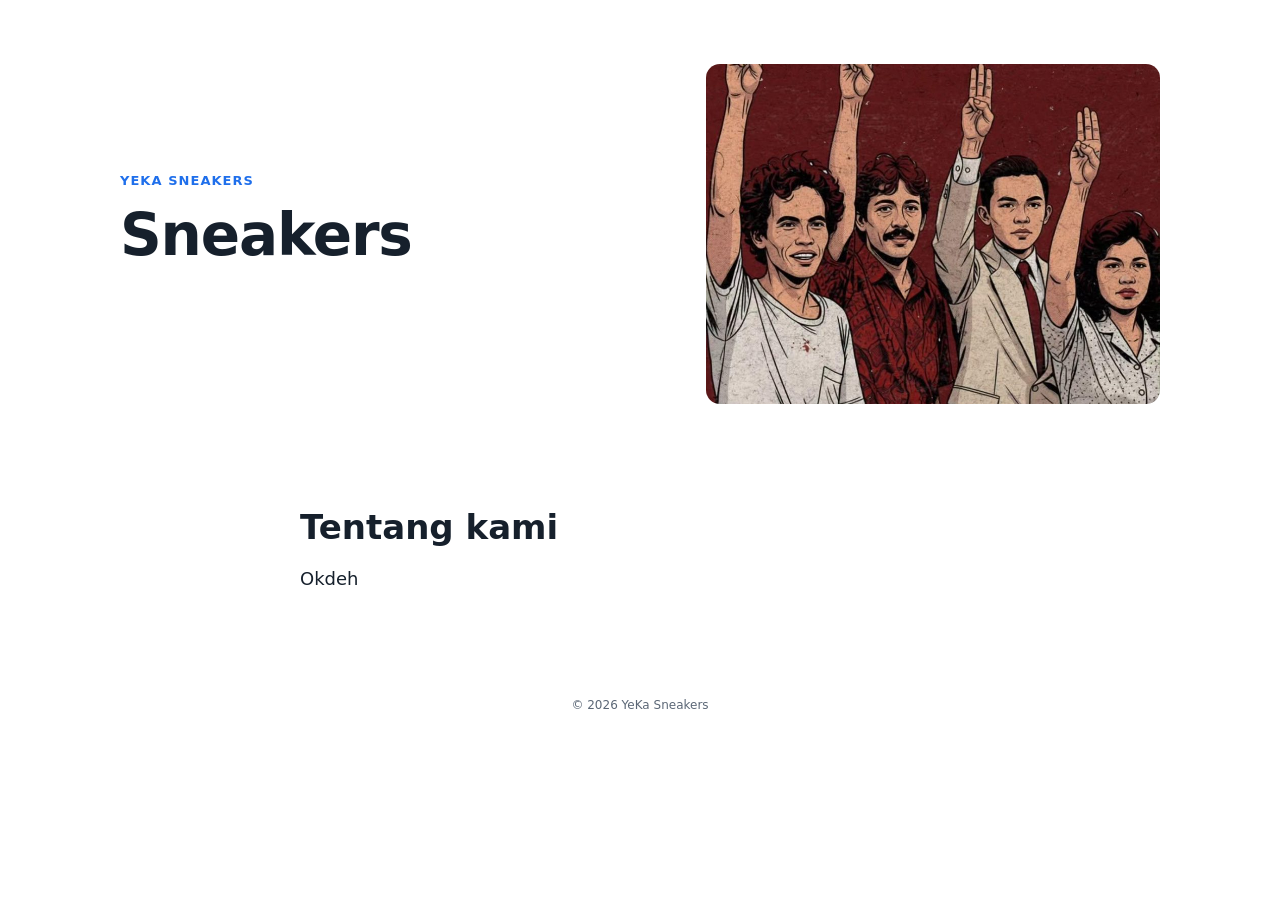
==== index.html @ 73a0db43 "Update and rename yeka-sneakers.html to index.html" ====
<!doctype html>
<html lang="id">
<head>
<meta charset="utf-8">
<meta name="viewport" content="width=device-width, initial-scale=1">
<title>Sneakers  · YeKa Sneakers</title>
<meta name="description" content="Okdeh">
<meta property="og:title" content="Sneakers  · YeKa Sneakers">
<!-- Dibuat dengan Maliki Web · Template oleh Maliki Saputra (@malikisaputra) — https://malikisaputra.biz.id · Lisensi Nonkomersial Maliki Studio 1.0 -->
<style>*{box-sizing:border-box}html{scroll-behavior:smooth}body{margin:0;background:#ffffff;color:#16202c;font:16px/1.6 system-ui,-apple-system,"Segoe UI",Roboto,sans-serif}
img{max-width:100%;display:block}a{color:#1f6feb}h1,h2,h3{font-family:inherit;line-height:1.15;margin:0 0 .5em}
.wrap{max-width:1080px;margin:0 auto;padding:0 20px}.sempit{max-width:720px}section{padding:56px 0}section.alt{background:#f4f7fb}
h2{font-size:clamp(24px,4vw,34px)}.sub{color:#5b6776;font-size:18px;margin:0 0 22px}.besar{font-size:18px}
.btn{display:inline-block;background:#1f6feb;color:#fff;text-decoration:none;font-weight:700;padding:14px 24px;border-radius:14px;margin-top:6px}
.hero{padding:64px 0 48px}.hero .wrap{display:grid;gap:32px;align-items:center}.hero.adafoto .wrap{grid-template-columns:1.1fr .9fr}
.hero h1{font-size:clamp(34px,6vw,58px);letter-spacing:-.02em}.hero img{border-radius:14px;aspect-ratio:4/3;object-fit:cover;width:100%}
.merek{font-weight:700;color:#1f6feb;margin-bottom:10px;text-transform:uppercase;letter-spacing:.08em;font-size:13px}
.grid{display:grid;gap:16px}.tiga{grid-template-columns:repeat(auto-fit,minmax(220px,1fr))}.empat{grid-template-columns:repeat(auto-fill,minmax(200px,1fr))}
.card{background:#f4f7fb;border-radius:14px;overflow:hidden;border:1px solid #16202c14}section.alt .card{background:#ffffff}
.card img{aspect-ratio:1;object-fit:cover;width:100%}.pad{padding:18px}.card p{color:#5b6776;margin:0 0 8px}
.harga{font-weight:800;color:#1f6feb;font-size:18px}.kecil{display:inline-block;margin-top:8px;font-weight:700;text-decoration:none}
details{border-bottom:1px solid #16202c1f;padding:14px 0}summary{cursor:pointer;font-weight:700}details p{color:#5b6776}
.kontak h3{font-size:15px;color:#5b6776;text-transform:uppercase;letter-spacing:.05em}.kontak .btn{margin-top:24px}
.bio{max-width:520px;margin:0 auto;padding:56px 20px;text-align:center}.avatar{width:104px;height:104px;border-radius:50%;object-fit:cover;margin:0 auto 16px;border:3px solid #1f6feb}
.inisial{display:grid;place-items:center;background:#1f6feb;color:#fff;font-size:44px;font-weight:800}.bio h1{font-size:28px}
.links{display:grid;gap:12px;margin:22px 0}.link{display:block;padding:15px 18px;border-radius:14px;background:#f4f7fb;color:#16202c;text-decoration:none;font-weight:600;border:1px solid #16202c1a}
.link.utama{background:#1f6feb;color:#fff;border-color:#1f6feb}.sosial{display:flex;gap:16px;justify-content:center;flex-wrap:wrap;margin-top:18px}
footer{text-align:center;padding:28px 20px;color:#5b6776;font-size:12px}footer a{color:#5b6776}
@media (max-width:760px){.hero.adafoto .wrap{grid-template-columns:1fr}.hero{padding:40px 0 32px}section{padding:40px 0}}</style>
</head>
<body>
<header class="hero adafoto"><div class="wrap">
      <div><div class="merek">YeKa Sneakers</div><h1>Sneakers </h1>
      </div><img src="[data-uri]" alt="YeKa Sneakers"></div></header>
    
    
    <section><div class="wrap sempit"><h2>Tentang kami</h2><p class="besar">Okdeh</p></div></section>
    
    
    
<footer>© 2026 YeKa Sneakers</footer>
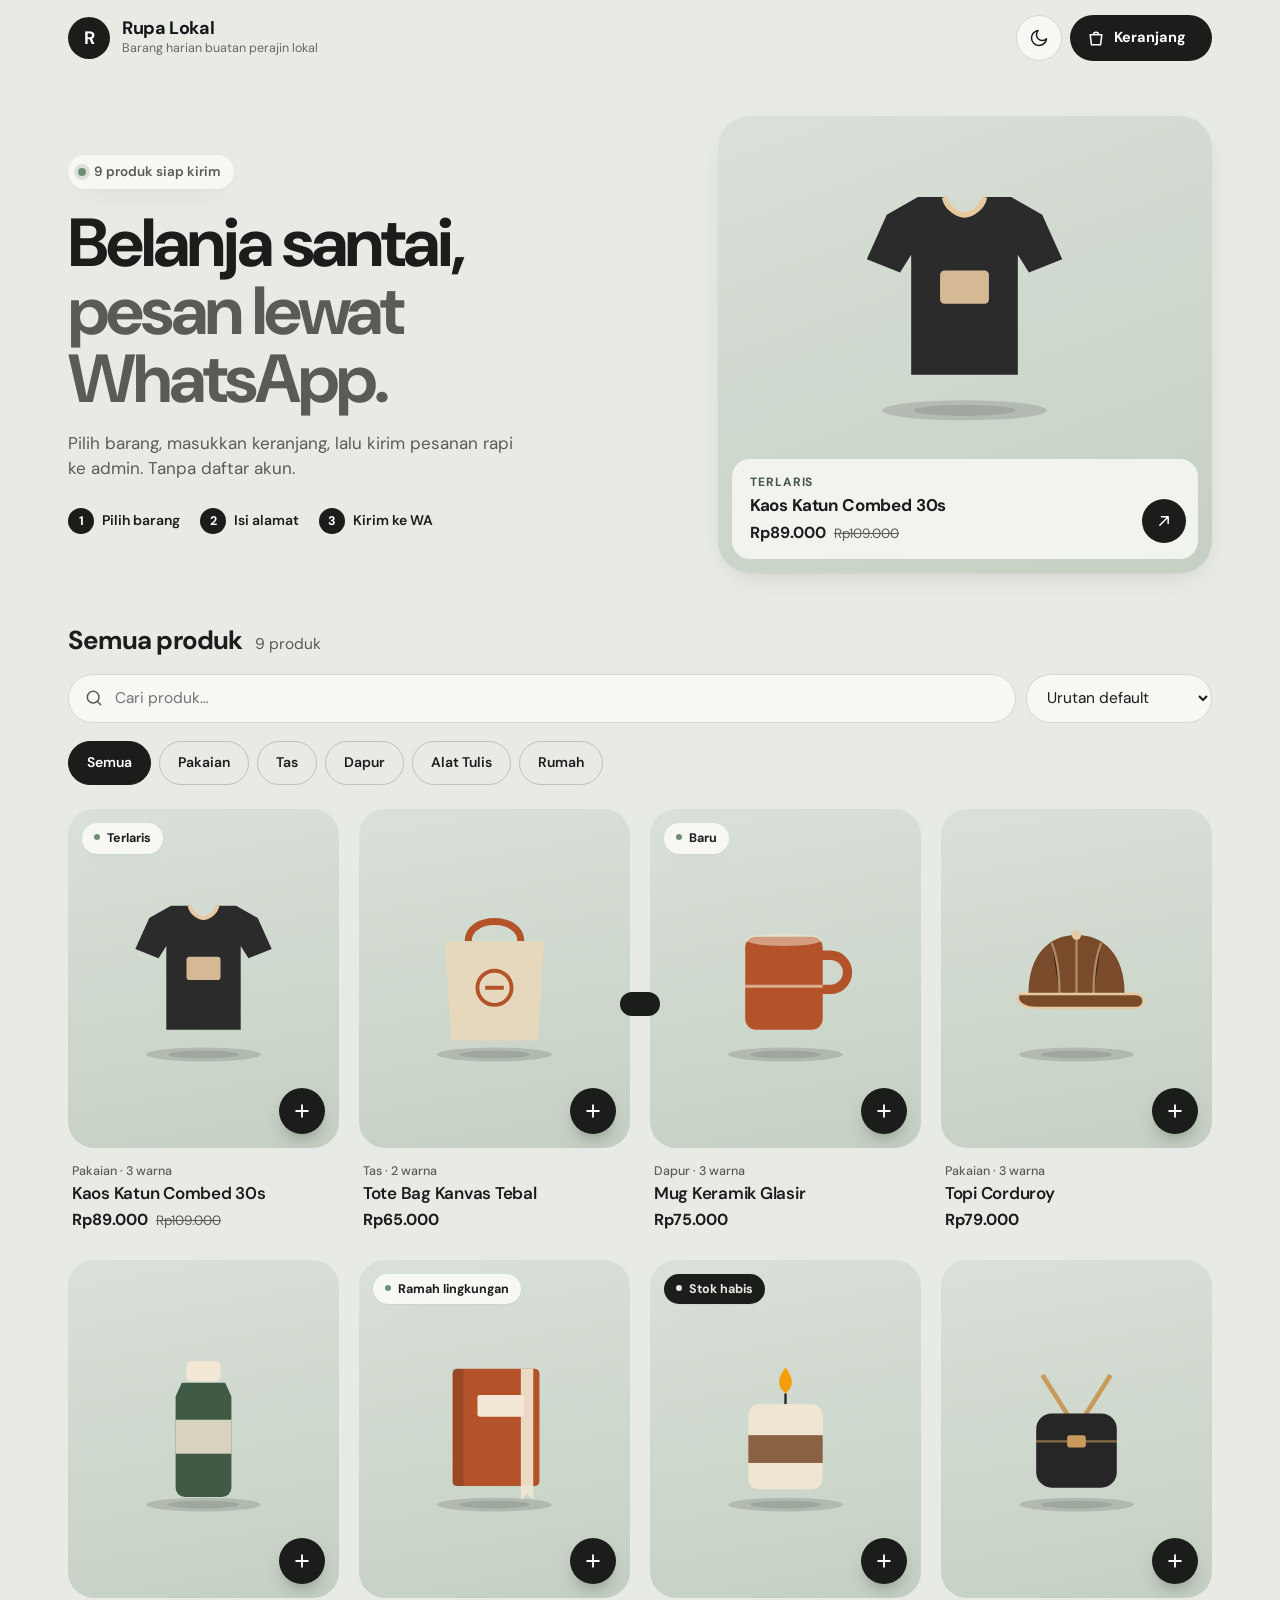
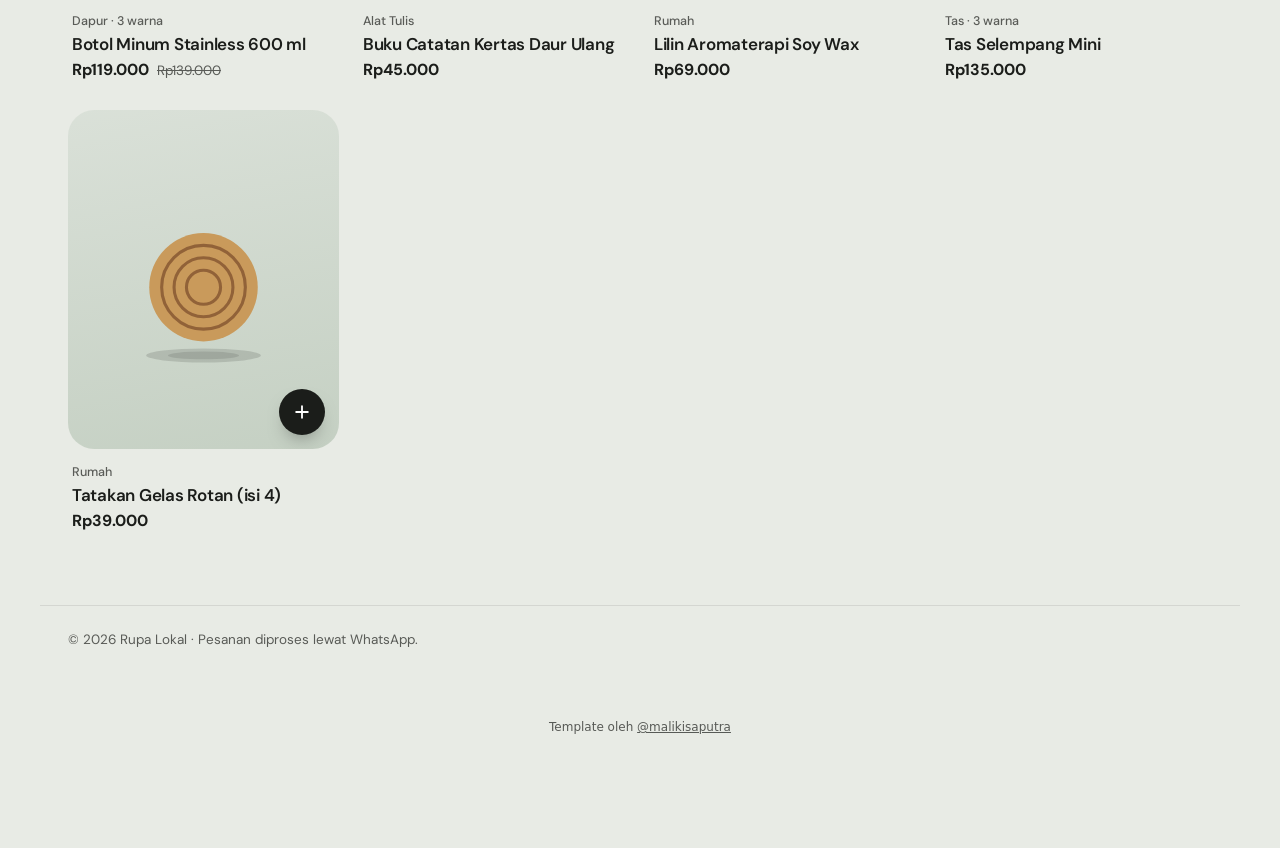
==== commit f900754f: "Add files via upload" ====
--- a/index.html
+++ b/index.html
@@ -1,41 +1,92 @@
 <!doctype html>
-<html lang="id">
+<!-- kredit-maliki: Template oleh Maliki Saputra (@malikisaputra) — https://malikisaputra.biz.id. Lisensi Nonkomersial Maliki Studio: wajib kredit, dilarang dijual (lihat LICENSE). -->
+<html lang="id" data-mode="terang">
 <head>
+<script src="tema.js"></script>
+<script>
+/* Mode sebelum render (tanpa kedip): pilihan pengguna (tombol bulan) > TEMA.mode > sistem. */
+(function () {
+  var m = (window.TEMA && TEMA.mode) || 'auto';
+  try { var t = localStorage.getItem('katalog-tema'); if (t === 'gelap' || t === 'terang') m = t; } catch (e) {}
+  if (m === 'auto') m = matchMedia('(prefers-color-scheme: dark)').matches ? 'gelap' : 'terang';
+  document.documentElement.setAttribute('data-mode', m);
+})();
+</script>
+<link rel="stylesheet" href="tema.css">
 <meta charset="utf-8">
 <meta name="viewport" content="width=device-width, initial-scale=1">
-<title>Sneakers  · YeKa Sneakers</title>
-<meta name="description" content="Okdeh">
-<meta property="og:title" content="Sneakers  · YeKa Sneakers">
-<!-- Dibuat dengan Maliki Web · Template oleh Maliki Saputra (@malikisaputra) — https://malikisaputra.biz.id · Lisensi Nonkomersial Maliki Studio 1.0 -->
-<style>*{box-sizing:border-box}html{scroll-behavior:smooth}body{margin:0;background:#ffffff;color:#16202c;font:16px/1.6 system-ui,-apple-system,"Segoe UI",Roboto,sans-serif}
-img{max-width:100%;display:block}a{color:#1f6feb}h1,h2,h3{font-family:inherit;line-height:1.15;margin:0 0 .5em}
-.wrap{max-width:1080px;margin:0 auto;padding:0 20px}.sempit{max-width:720px}section{padding:56px 0}section.alt{background:#f4f7fb}
-h2{font-size:clamp(24px,4vw,34px)}.sub{color:#5b6776;font-size:18px;margin:0 0 22px}.besar{font-size:18px}
-.btn{display:inline-block;background:#1f6feb;color:#fff;text-decoration:none;font-weight:700;padding:14px 24px;border-radius:14px;margin-top:6px}
-.hero{padding:64px 0 48px}.hero .wrap{display:grid;gap:32px;align-items:center}.hero.adafoto .wrap{grid-template-columns:1.1fr .9fr}
-.hero h1{font-size:clamp(34px,6vw,58px);letter-spacing:-.02em}.hero img{border-radius:14px;aspect-ratio:4/3;object-fit:cover;width:100%}
-.merek{font-weight:700;color:#1f6feb;margin-bottom:10px;text-transform:uppercase;letter-spacing:.08em;font-size:13px}
-.grid{display:grid;gap:16px}.tiga{grid-template-columns:repeat(auto-fit,minmax(220px,1fr))}.empat{grid-template-columns:repeat(auto-fill,minmax(200px,1fr))}
-.card{background:#f4f7fb;border-radius:14px;overflow:hidden;border:1px solid #16202c14}section.alt .card{background:#ffffff}
-.card img{aspect-ratio:1;object-fit:cover;width:100%}.pad{padding:18px}.card p{color:#5b6776;margin:0 0 8px}
-.harga{font-weight:800;color:#1f6feb;font-size:18px}.kecil{display:inline-block;margin-top:8px;font-weight:700;text-decoration:none}
-details{border-bottom:1px solid #16202c1f;padding:14px 0}summary{cursor:pointer;font-weight:700}details p{color:#5b6776}
-.kontak h3{font-size:15px;color:#5b6776;text-transform:uppercase;letter-spacing:.05em}.kontak .btn{margin-top:24px}
-.bio{max-width:520px;margin:0 auto;padding:56px 20px;text-align:center}.avatar{width:104px;height:104px;border-radius:50%;object-fit:cover;margin:0 auto 16px;border:3px solid #1f6feb}
-.inisial{display:grid;place-items:center;background:#1f6feb;color:#fff;font-size:44px;font-weight:800}.bio h1{font-size:28px}
-.links{display:grid;gap:12px;margin:22px 0}.link{display:block;padding:15px 18px;border-radius:14px;background:#f4f7fb;color:#16202c;text-decoration:none;font-weight:600;border:1px solid #16202c1a}
-.link.utama{background:#1f6feb;color:#fff;border-color:#1f6feb}.sosial{display:flex;gap:16px;justify-content:center;flex-wrap:wrap;margin-top:18px}
-footer{text-align:center;padding:28px 20px;color:#5b6776;font-size:12px}footer a{color:#5b6776}
-@media (max-width:760px){.hero.adafoto .wrap{grid-template-columns:1fr}.hero{padding:40px 0 32px}section{padding:40px 0}}</style>
+<title>Katalog Toko</title>
+<meta name="description" content="Katalog produk, pesan langsung lewat WhatsApp.">
+<link rel="icon" href="data:image/svg+xml,%3Csvg xmlns='http://www.w3.org/2000/svg' viewBox='0 0 32 32'%3E%3Crect width='32' height='32' rx='16' fill='%231b1d1a'/%3E%3Cpath d='M9 12h14l-1.5 11h-11z' fill='%23f6f1e7'/%3E%3Cpath d='M12 12a4 4 0 0 1 8 0' stroke='%23f6f1e7' stroke-width='2' fill='none'/%3E%3C/svg%3E">
+<link rel="preconnect" href="https://fonts.googleapis.com">
+<link rel="preconnect" href="https://fonts.gstatic.com" crossorigin>
+<link id="fontTema" rel="stylesheet" href="https://fonts.googleapis.com/css2?family=DM+Sans:wght@400;500;600;700;800&display=swap">
+<link rel="stylesheet" href="style.css">
 </head>
 <body>
-<header class="hero adafoto"><div class="wrap">
-      <div><div class="merek">YeKa Sneakers</div><h1>Sneakers </h1>
-      </div><img src="[data-uri]" alt="YeKa Sneakers"></div></header>
-    
-    
-    <section><div class="wrap sempit"><h2>Tentang kami</h2><p class="besar">Okdeh</p></div></section>
-    
-    
-    
-<footer>© 2026 YeKa Sneakers</footer>
+<header class="kepala">
+  <div class="wadah kepala-isi">
+    <a href="#" class="merek"><span class="merek-ikon">R</span><span><b id="namaToko" data-tema-nama>Rupa Lokal</b><small id="slogan"></small></span></a>
+    <div class="kepala-aksi">
+      <button class="ikon-btn" id="btnTema" aria-label="Ganti mode gelap/terang"><svg viewBox="0 0 24 24"><path d="M21 13A9 9 0 1 1 11 3a7 7 0 0 0 10 10z"/></svg></button>
+      <button class="keranjang-btn" id="btnKeranjang" aria-label="Buka keranjang"><svg viewBox="0 0 24 24"><path d="M5 8h14l-1.5 12h-11zM9 8a3 3 0 0 1 6 0"/></svg><span class="keranjang-teks">Keranjang</span><span class="hitung" id="hitungKeranjang" hidden>0</span></button>
+    </div>
+  </div>
+</header>
+
+<main class="wadah">
+  <section class="pembuka">
+    <div class="pembuka-teks">
+      <span class="pembuka-label"><i class="pembuka-titik"></i><span><span id="jumlahProduk">0</span> produk siap kirim</span></span>
+      <h1>Belanja santai,<br><em>pesan lewat WhatsApp.</em></h1>
+      <p>Pilih barang, masukkan keranjang, lalu kirim pesanan rapi ke admin. Tanpa daftar akun.</p>
+      <ol class="langkah" aria-label="Cara pesan"><li><b>1</b>Pilih barang</li><li><b>2</b>Isi alamat</li><li><b>3</b>Kirim ke WA</li></ol>
+    </div>
+    <div class="sorotan" id="sorotan"></div>
+  </section>
+
+  <div class="judul-daftar"><h2>Semua produk</h2><span class="redup" id="jumlahHasil"></span></div>
+  <div class="saring">
+    <label class="cari"><svg viewBox="0 0 24 24" aria-hidden="true"><circle cx="11" cy="11" r="7"/><path d="M20 20l-4-4"/></svg><input type="search" id="cari" placeholder="Cari produk…" aria-label="Cari produk"></label>
+    <select id="urut" aria-label="Urutkan">
+      <option value="">Urutan default</option>
+      <option value="murah">Harga terendah</option>
+      <option value="mahal">Harga tertinggi</option>
+      <option value="nama">Nama A–Z</option>
+    </select>
+  </div>
+  <div class="kategori" id="kategori"></div>
+  <div class="grid" id="grid"></div>
+</main>
+
+<footer class="kaki wadah">
+  <p>© <span id="tahun"></span> <span id="namaTokoKaki" data-tema-nama>Rupa Lokal</span> · Pesanan diproses lewat WhatsApp.</p>
+</footer>
+
+<!-- Detail produk -->
+<dialog id="detail" class="modal"><div id="detailIsi"></div></dialog>
+
+<!-- Keranjang -->
+<div class="tirai" id="tirai" hidden></div>
+<aside class="laci" id="laci" aria-label="Keranjang" aria-hidden="true">
+  <header class="laci-kepala"><div><h2>Keranjang</h2><span class="redup" id="laciJumlah"></span></div><button class="ikon-btn" id="tutupLaci" aria-label="Tutup keranjang"><svg viewBox="0 0 24 24" aria-hidden="true"><path d="M6 6l12 12M18 6L6 18"/></svg></button></header>
+  <div class="laci-isi" id="laciIsi"></div>
+  <form class="laci-kaki" id="formPesan">
+    <div class="ringkas" id="ringkas"></div>
+    <details id="dataPembeli">
+      <summary>Data pengiriman</summary>
+      <label>Nama<input name="nama" required autocomplete="name"></label>
+      <label>Kota / pengiriman<select name="kota" id="pilihKota"></select></label>
+      <label>Alamat lengkap<textarea name="alamat" rows="2" autocomplete="street-address"></textarea></label>
+      <label>Catatan (opsional)<input name="catatan"></label>
+    </details>
+    <button class="tombol-wa" id="btnWa" type="submit"><svg viewBox="0 0 24 24" aria-hidden="true"><path d="M4 20l1.3-4A8 8 0 1 1 8 18.7z"/><path d="M9.5 9.5c0 2.5 2.5 5 5 5l1-1.5-2-1-1 .8a3.5 3.5 0 0 1-1.8-1.8l.8-1-1-2z"/></svg>Pesan via WhatsApp</button>
+  </form>
+</aside>
+<div class="toast" id="toast" role="status"></div>
+
+<script src="produk.js"></script>
+<script src="app.js"></script>
+  <p class="kredit-maliki" style="margin:24px auto 112px;padding:0 16px;text-align:center;font:12px/1.5 system-ui,sans-serif;opacity:.7">Template oleh <a href="https://malikisaputra.biz.id" target="_blank" rel="noopener" style="color:inherit">@malikisaputra</a></p>
+</body>
+</html>
--- a/tema.css
+++ b/tema.css
@@ -0,0 +1,12 @@
+/* kredit-maliki: Template oleh Maliki Saputra (@malikisaputra) — https://malikisaputra.biz.id. Lisensi Nonkomersial Maliki Studio: wajib kredit, dilarang dijual (lihat LICENSE). */
+/* TEMA — diubah otomatis oleh customizer Maliki Studio */
+:root {
+  --tema-utama: #1b1d1a;    /* warna brand utama (tombol, tautan, sorotan) */
+  --tema-aksen: #6f8f74;    /* warna aksen kedua (badge, grafik, highlight) */
+  --tema-radius: 18px;      /* sudut kartu/tombol */
+  --tema-font: "DM Sans", system-ui, sans-serif;
+  --tema-latar: #e8ebe5;   /* latar halaman */
+  --tema-panel: #f7f8f4;   /* kartu/panel/form */
+  --tema-nav: #e8ebe5;     /* sidebar/header/nav bawah */
+  --tema-teks: #1b1d1a;    /* teks utama */
+}
--- a/style.css
+++ b/style.css
@@ -0,0 +1,267 @@
+/* kredit-maliki: Template oleh Maliki Saputra (@malikisaputra) — https://malikisaputra.biz.id. Lisensi Nonkomersial Maliki Studio: wajib kredit, dilarang dijual (lihat LICENSE). */
+/* Katalog Toko WA — tampilan "minimal sage" (lihat DESIGN.md).
+   Warna, sudut & huruf diatur di tema.css (--tema-utama, --tema-aksen, --tema-radius, --tema-font + variabel bagian).
+   --tema-utama = warna tombol (bawaan hitam). Di mode gelap tombol otomatis dibalik ke versi terang (--tombol),
+   teksnya dihitung JS (--tema-tombol-teks). Hijau tombol WhatsApp sengaja tetap (warna resmi WA). */
+:root{
+  --utama:var(--tema-utama,#1b1d1a);
+  --tombol:var(--utama); --tombol-teks:var(--tema-tombol-teks,var(--tema-utama-teks,#fff));
+  --tombol-hover:color-mix(in srgb,var(--tombol) 82%,var(--latar));
+  --latar:var(--tema-latar,#e8ebe5); --kartu:var(--tema-panel,#f7f8f4); --teks:var(--tema-teks,#1b1d1a); --nav:var(--tema-nav,var(--latar));
+  --redup:color-mix(in srgb,var(--teks) 70%,var(--latar));
+  --garis:color-mix(in srgb,var(--teks) 10%,var(--latar)); --garis-kuat:color-mix(in srgb,var(--teks) 20%,var(--latar));
+  --aksen2:var(--tema-aksen,#6f8f74);
+  --aksen2-muda:color-mix(in srgb,var(--aksen2) 22%,var(--kartu));
+  --aksen2-teks:color-mix(in srgb,var(--aksen2) 50%,var(--teks));
+  /* kotak foto: sage lembut dari aksen */
+  --kartu-gambar:color-mix(in srgb,var(--aksen2) 16%,#eef0eb);
+  --kartu-gambar-2:color-mix(in srgb,var(--aksen2) 26%,#e3e7df);
+  --aksen:var(--tombol); --aksen-tua:var(--tombol-hover); --aksen-teks:color-mix(in srgb,var(--aksen2) 80%,var(--teks));
+  --nav-teks:var(--tema-nav-teks,var(--teks)); --nav-redup:color-mix(in srgb,var(--nav-teks) 62%,var(--nav));
+  --isi-utama:var(--tombol-teks);
+  --wa:#177a41; --wa-tua:#11633a;
+  --radius:var(--tema-radius,18px); --r-kecil:calc(var(--radius) * .66); --r-besar:calc(var(--radius) * 1.45);
+  --sans:var(--tema-font,"DM Sans"),system-ui,-apple-system,"Segoe UI",Roboto,sans-serif;
+  --serif:var(--sans);
+  --bayang:0 1px 2px rgba(20,24,20,.04),0 10px 30px -14px rgba(20,24,20,.18);
+  --bayang-tinggi:0 30px 60px -24px rgba(20,24,20,.35);
+  --pegas:cubic-bezier(.22,1,.36,1); --halus:cubic-bezier(.2,.7,.2,1);
+}
+[data-mode=gelap]{
+  --latar:#121412; --kartu:#1b1e1b; --teks:#eef1ec; --nav:#121412;
+  --tombol:color-mix(in srgb,var(--utama) 22%,#eef1ea);
+  --kartu-gambar:color-mix(in srgb,var(--aksen2) 18%,#3a403a);
+  --kartu-gambar-2:color-mix(in srgb,var(--aksen2) 24%,#2a2f2a);
+  --aksen2-teks:color-mix(in srgb,var(--aksen2) 55%,#fff);
+  --aksen-teks:color-mix(in srgb,var(--aksen2) 55%,#fff);
+  --bayang:0 1px 2px rgba(0,0,0,.4),0 10px 30px -14px rgba(0,0,0,.6);
+  --bayang-tinggi:0 30px 60px -24px rgba(0,0,0,.8);
+  --wa:#177a41; --wa-tua:#11633a;
+}
+*{box-sizing:border-box}
+html{color-scheme:light}
+[data-mode=gelap]{color-scheme:dark}
+body{margin:0;background:var(--latar);color:var(--teks);font:15.5px/1.5 var(--sans);-webkit-font-smoothing:antialiased;transition:background-color .35s,color .35s}
+button,input,select,textarea{font:inherit;color:inherit}
+button{cursor:pointer;-webkit-tap-highlight-color:transparent}
+[hidden]{display:none!important}
+svg{width:20px;height:20px;flex:none;fill:none;stroke:currentColor;stroke-width:1.8;stroke-linecap:round;stroke-linejoin:round}
+.redup{color:var(--redup)}
+.wadah{max-width:1200px;margin:0 auto;padding:0 28px}
+@keyframes naik{from{opacity:0;transform:translateY(14px)}}
+@keyframes pop{50%{transform:scale(1.35)}}
+@keyframes pudar{from{opacity:0}}
+
+/* ===== header ===== */
+.kepala{position:sticky;top:0;z-index:20;background:color-mix(in srgb,var(--nav) 82%,transparent);color:var(--nav-teks);backdrop-filter:saturate(1.4) blur(14px);-webkit-backdrop-filter:saturate(1.4) blur(14px)}
+.kepala-isi{display:flex;align-items:center;justify-content:space-between;gap:12px;height:76px}
+.merek{display:flex;align-items:center;gap:12px;color:inherit;text-decoration:none;border-radius:12px;min-width:0}
+.merek-ikon{width:42px;height:42px;border-radius:50%;background:var(--tombol);color:var(--tombol-teks);display:grid;place-items:center;font:700 18px var(--sans);flex:none}
+.merek b{display:block;font:700 18px/1.15 var(--sans);letter-spacing:-.02em;white-space:nowrap;overflow:hidden;text-overflow:ellipsis}
+.merek small{display:block;color:var(--nav-redup);font-size:12.5px;white-space:nowrap;overflow:hidden;text-overflow:ellipsis}
+.kepala-aksi{display:flex;gap:8px;align-items:center}
+.ikon-btn{width:46px;height:46px;border-radius:50%;border:1px solid var(--garis);background:var(--kartu);display:grid;place-items:center;position:relative;transition:transform .2s var(--pegas),background-color .35s,border-color .2s}
+.ikon-btn:hover{border-color:var(--garis-kuat)}
+.ikon-btn:active{transform:scale(.92)}
+.keranjang-btn{display:inline-flex;align-items:center;gap:8px;height:46px;padding:0 8px 0 16px;border-radius:999px;border:0;background:var(--tombol);color:var(--tombol-teks);font-weight:700;font-size:14.5px;transition:transform .2s var(--pegas),background-color .2s}
+.keranjang-btn:hover{background:var(--tombol-hover)}
+.keranjang-btn:active{transform:scale(.95)}
+.keranjang-btn .hitung{position:static;min-width:30px;height:30px;padding:0 8px;border-radius:999px;background:color-mix(in srgb,var(--aksen2) 68%,#000);color:#fff;font-size:13px;font-weight:800;display:grid;place-items:center}
+.keranjang-btn .hitung[hidden]{display:grid!important;visibility:hidden;width:0;min-width:0;padding:0}
+.keranjang-btn:has(.hitung[hidden]){padding-right:18px}
+.hitung.pop{animation:pop .35s var(--pegas)}
+
+/* ===== pembuka ===== */
+.pembuka{display:grid;grid-template-columns:minmax(0,1.25fr) minmax(0,1fr);gap:32px;align-items:center;padding:40px 0 48px}
+.pembuka-teks{animation:naik .6s var(--halus) both}
+.pembuka-label{display:inline-flex;align-items:center;gap:8px;padding:7px 14px 7px 10px;border-radius:999px;background:var(--kartu);font-size:13.5px;font-weight:600;color:var(--redup);box-shadow:var(--bayang)}
+.pembuka-titik{width:8px;height:8px;border-radius:50%;background:var(--aksen2);box-shadow:0 0 0 4px var(--aksen2-muda)}
+.pembuka h1{font:700 clamp(38px,5.6vw,68px)/1 var(--sans);margin:20px 0 18px;letter-spacing:-.045em}
+.pembuka em{font-style:normal;color:var(--redup)}
+.pembuka p{color:var(--redup);margin:0;font-size:17px;max-width:460px}
+.langkah{list-style:none;display:flex;flex-wrap:wrap;gap:8px 20px;padding:0;margin:26px 0 0;font-size:14px;font-weight:600}
+.langkah li{display:flex;align-items:center;gap:8px}
+.langkah b{width:26px;height:26px;border-radius:50%;display:grid;place-items:center;background:var(--tombol);color:var(--tombol-teks);font-size:12.5px}
+.sorotan{animation:naik .7s .12s var(--halus) both}
+.sorotan-kartu{position:relative;width:100%;display:block;padding:0;border:0;text-align:left;border-radius:calc(var(--r-besar) + 6px);background:linear-gradient(160deg,var(--kartu-gambar),var(--kartu-gambar-2));overflow:hidden;box-shadow:var(--bayang);transition:transform .35s var(--halus),box-shadow .35s}
+.sorotan-kartu:hover{transform:translateY(-4px);box-shadow:var(--bayang-tinggi)}
+.sorotan-gambar{display:block;aspect-ratio:1.1}
+.sorotan-gambar img{width:100%;height:100%;object-fit:contain;padding:6% 12% 22%;transition:transform .6s var(--halus)}
+.sorotan-kartu:hover img{transform:scale(1.05) rotate(-2deg)}
+.sorotan-info{position:absolute;left:14px;right:14px;bottom:14px;display:grid;gap:2px;padding:14px 64px 14px 18px;border-radius:var(--radius);background:color-mix(in srgb,var(--kartu) 88%,transparent);backdrop-filter:blur(10px);-webkit-backdrop-filter:blur(10px)}
+.sorotan-info small{color:var(--aksen2-teks);font-weight:700;font-size:12px;text-transform:uppercase;letter-spacing:.08em}
+.sorotan-info b{font-size:17px;letter-spacing:-.01em}
+.sorotan-panah{position:absolute;right:26px;bottom:30px;width:44px;height:44px;border-radius:50%;background:var(--tombol);color:var(--tombol-teks);display:grid;place-items:center;transition:transform .3s var(--pegas)}
+.sorotan-kartu:hover .sorotan-panah{transform:rotate(45deg)}
+
+/* ===== saring ===== */
+.judul-daftar{display:flex;align-items:baseline;gap:12px;margin-bottom:14px}
+.judul-daftar h2{font-size:26px;letter-spacing:-.03em;margin:0}
+.saring{display:flex;gap:10px;margin-bottom:6px}
+.cari{position:relative;flex:1;min-width:0;display:block}
+.cari svg{position:absolute;left:16px;top:50%;transform:translateY(-50%);color:var(--redup);pointer-events:none}
+.saring input,.saring select,.laci label input,.laci label select,.laci textarea{min-height:48px;padding:12px 16px;border:1px solid var(--garis);border-radius:999px;background:var(--kartu);transition:border-color .2s,box-shadow .2s,background-color .35s}
+.saring input{width:100%;padding-left:46px}
+.saring select{padding-right:36px}
+.laci label input,.laci label select,.laci textarea{border-radius:var(--r-kecil)}
+input:focus,select:focus,textarea:focus{outline:none;border-color:var(--teks);box-shadow:0 0 0 3px color-mix(in srgb,var(--teks) 14%,transparent)}
+button:focus-visible,a:focus-visible,summary:focus-visible{outline:2px solid var(--teks);outline-offset:3px}
+.kategori{display:flex;gap:8px;overflow-x:auto;padding:12px 2px 24px;margin:0 -2px;scrollbar-width:none}
+.kat{min-height:44px;padding:9px 18px;border-radius:999px;border:1px solid var(--garis-kuat);background:transparent;font-weight:600;font-size:14px;white-space:nowrap;color:var(--teks);transition:background-color .2s,color .2s,border-color .2s,transform .15s var(--pegas)}
+.kat:hover{border-color:var(--teks)}
+.kat:active{transform:scale(.95)}
+.kat.aktif{background:var(--tombol);color:var(--tombol-teks);border-color:var(--tombol)}
+
+/* ===== grid produk ===== */
+.grid{display:grid;grid-template-columns:repeat(auto-fill,minmax(250px,1fr));gap:28px 20px;padding-bottom:72px}
+.kartu{background:none;border:0;padding:0;text-align:left;display:flex;flex-direction:column;gap:14px;border-radius:var(--r-besar);animation:naik .5s var(--halus) both;animation-delay:calc(var(--i,0) * 45ms)}
+.kartu-gambar{position:relative;aspect-ratio:4/5;border-radius:var(--r-besar);background:linear-gradient(170deg,var(--kartu-gambar),var(--kartu-gambar-2));overflow:hidden;transition:box-shadow .35s,background-color .35s}
+.kartu-gambar img{width:100%;height:100%;object-fit:contain;padding:10%;transition:transform .5s var(--halus)}
+.kartu:hover .kartu-gambar{box-shadow:var(--bayang-tinggi)}
+.kartu:hover .kartu-gambar img{transform:scale(1.06) translateY(-4px)}
+.label{position:absolute;top:14px;left:14px;background:var(--kartu);color:var(--teks);font-size:12.5px;font-weight:700;padding:6px 12px;border-radius:999px;box-shadow:var(--bayang)}
+.label::before{content:"";display:inline-block;width:6px;height:6px;border-radius:50%;background:var(--aksen2);margin-right:7px;vertical-align:2px}
+.label.habis{background:var(--teks);color:var(--latar)}
+.label.habis::before{background:var(--latar)}
+.kartu-plus{position:absolute;right:14px;bottom:14px;width:46px;height:46px;border-radius:50%;background:var(--tombol);color:var(--tombol-teks);display:grid;place-items:center;transition:transform .3s var(--pegas);box-shadow:0 10px 20px -10px rgba(0,0,0,.5)}
+.kartu-plus svg{stroke-width:2.2}
+.kartu:hover .kartu-plus{transform:rotate(90deg) scale(1.06)}
+.kartu-info{display:grid;gap:3px;padding:0 4px}
+.kartu h3{margin:0;font:600 17px/1.25 var(--sans);letter-spacing:-.015em}
+.harga{display:flex;gap:8px;align-items:baseline;font-weight:700;font-size:16px}
+.harga s{color:var(--redup);font-weight:400;font-size:13.5px}
+.kat-kecil{color:var(--redup);font-size:12.5px;font-weight:500}
+.kosong{grid-column:1/-1;display:grid;justify-items:center;gap:6px;text-align:center;color:var(--redup);padding:60px 0}
+.kosong svg{width:34px;height:34px;opacity:.6}
+.kosong b{color:var(--teks)}
+
+.kaki{border-top:1px solid var(--garis);padding:24px 28px 44px;color:var(--redup);font-size:13.5px}
+.kaki p{margin:0}
+
+/* ===== modal detail ===== */
+.modal{border:0;padding:0;border-radius:calc(var(--r-besar) + 4px);width:min(980px,calc(100% - 24px));max-height:calc(100% - 24px);background:var(--kartu);color:var(--teks);box-shadow:0 40px 100px -20px rgba(0,0,0,.45)}
+.modal[open]{animation:modalMasuk .4s var(--pegas)}
+.modal::backdrop{background:rgba(18,22,18,.5);backdrop-filter:blur(4px)}
+.modal[open]::backdrop{animation:pudar .3s ease}
+@keyframes modalMasuk{from{opacity:0;transform:translateY(24px) scale(.97)}}
+.detail{display:grid;grid-template-columns:1.1fr 1fr}
+.galeri{padding:14px;display:grid;gap:10px;align-content:start}
+.galeri-utama{aspect-ratio:1;border-radius:var(--r-besar);overflow:hidden;background:linear-gradient(170deg,var(--kartu-gambar),var(--kartu-gambar-2))}
+.galeri-utama img{width:100%;height:100%;object-fit:contain;padding:8%;animation:pudar .35s ease}
+.galeri-kecil{display:flex;gap:10px}
+.galeri-kecil button{width:72px;height:72px;padding:0;border-radius:var(--radius);overflow:hidden;border:2px solid transparent;background:var(--kartu-gambar);transition:border-color .2s,transform .2s var(--pegas)}
+.galeri-kecil button:hover{transform:translateY(-2px)}
+.galeri-kecil button.aktif{border-color:var(--teks)}
+.galeri-kecil img{width:100%;height:100%;object-fit:contain;padding:8%}
+.info{padding:34px 30px 26px 16px;display:flex;flex-direction:column;gap:16px}
+.info>*{animation:naik .45s var(--halus) both}
+.info>*:nth-child(2){animation-delay:.04s}.info>*:nth-child(3){animation-delay:.08s}.info>*:nth-child(4){animation-delay:.12s}.info>*:nth-child(n+5){animation-delay:.16s}
+.info h2{font:700 32px/1.08 var(--sans);letter-spacing:-.035em;margin:0}
+.info .harga{font-size:24px;letter-spacing:-.02em}
+.info p{margin:0;color:var(--redup)}
+.tutup-modal{position:absolute;top:24px;right:24px;z-index:2}
+.varian b{display:block;font-size:13px;font-weight:700;margin-bottom:8px}
+.opsi{display:flex;flex-wrap:wrap;gap:8px}
+.opsi button{min-height:44px;padding:9px 18px;border-radius:999px;border:1px solid var(--garis-kuat);background:transparent;font-weight:600;font-size:14px;transition:all .18s}
+.opsi button small{color:var(--redup);font-weight:500}
+.opsi button:hover{border-color:var(--teks)}
+.opsi button.aktif{border-color:var(--tombol);background:var(--tombol);color:var(--tombol-teks)}
+.opsi button.aktif small{color:inherit;opacity:.75}
+.beli{display:flex;gap:10px;margin-top:auto;padding-top:8px}
+.jumlah{display:flex;align-items:center;border:1px solid var(--garis-kuat);border-radius:999px;padding:3px}
+.jumlah button{width:44px;height:46px;border:0;border-radius:50%;background:none;font-size:18px;font-weight:700;transition:background-color .15s}
+.jumlah button:hover{background:var(--latar)}
+.jumlah span{min-width:28px;text-align:center;font-weight:700}
+.tombol{flex:1;display:inline-flex;align-items:center;justify-content:center;gap:10px;min-height:54px;border:0;border-radius:999px;background:var(--tombol);color:var(--tombol-teks);font-weight:700;font-size:15.5px;padding:13px 20px;transition:background-color .2s,transform .15s var(--pegas)}
+.tombol:hover{background:var(--tombol-hover)}
+.tombol:active{transform:scale(.97)}
+.tombol:disabled{opacity:.4;cursor:not-allowed;transform:none}
+.stok-info{display:flex;align-items:center;gap:8px;font-size:13.5px;color:var(--redup)}
+.stok-info i{width:8px;height:8px;border-radius:50%;background:var(--aksen2)}
+.stok-info.tipis i{background:#d97706}
+.stok-info.habis i{background:var(--redup)}
+
+/* ===== laci keranjang ===== */
+.tirai{position:fixed;inset:0;background:rgba(18,22,18,.42);backdrop-filter:blur(3px);z-index:40;animation:pudar .25s ease}
+.laci{position:fixed;top:10px;right:10px;bottom:10px;width:min(440px,calc(100% - 20px));background:var(--kartu);border-radius:calc(var(--r-besar) + 2px);z-index:41;display:flex;flex-direction:column;transform:translateX(calc(100% + 24px));transition:transform .45s var(--halus),visibility .45s,background-color .35s;visibility:hidden;overflow:hidden}
+.laci.buka{transform:none;visibility:visible;box-shadow:var(--bayang-tinggi)}
+.laci-kepala{display:flex;justify-content:space-between;align-items:center;padding:20px 22px 14px}
+.laci-kepala h2{font:700 24px var(--sans);letter-spacing:-.03em;margin:0}
+.laci-kepala span{font-size:13.5px}
+.laci-isi{flex:1;overflow:auto;padding:0 22px}
+.item{display:grid;grid-template-columns:76px 1fr auto;gap:14px;padding:12px 0;border-bottom:1px solid var(--garis);align-items:center}
+.laci.buka .item{animation:naik .4s var(--halus) both;animation-delay:calc(var(--i,0) * 50ms + .1s)}
+.item-gambar{width:76px;height:76px;border-radius:var(--radius);background:linear-gradient(170deg,var(--kartu-gambar),var(--kartu-gambar-2));overflow:hidden}
+.item img{width:100%;height:100%;object-fit:contain;padding:8%}
+.item b{font-size:15px;display:block;font-weight:600}
+.item small{color:var(--redup)}
+.item .jumlah button{width:34px;height:34px;font-size:16px}
+.item .hapus{background:none;border:0;color:var(--redup);font-size:12.5px;text-decoration:underline;padding:6px 0;margin-top:2px;min-height:32px}
+.laci-kaki{margin:12px;padding:18px;border-radius:var(--r-besar);background:var(--latar);display:grid;gap:12px}
+.ringkas div{display:flex;justify-content:space-between;font-size:14.5px;padding:2px 0}
+.ringkas div span:first-child{color:var(--redup)}
+.ringkas .total{font-size:20px;font-weight:800;padding-top:8px;margin-top:4px;border-top:1px dashed var(--garis-kuat);letter-spacing:-.02em}
+.ringkas .total span:first-child{color:var(--teks)}
+.ringkas .catatan{display:block!important;padding:8px 12px!important;margin-top:6px;border-radius:999px;background:var(--aksen2-muda);color:var(--aksen2-teks)!important;font-size:13px;font-weight:600;text-align:center}
+details summary{cursor:pointer;font-weight:700;font-size:14.5px;padding:8px 0;list-style:none;display:flex;justify-content:space-between;align-items:center;border-radius:8px}
+details summary::-webkit-details-marker{display:none}
+details summary::after{content:"";width:9px;height:9px;border-right:2px solid currentColor;border-bottom:2px solid currentColor;transform:rotate(45deg) translate(-2px,-2px);transition:transform .25s var(--halus)}
+details[open] summary::after{transform:rotate(-135deg)}
+details[open] label{animation:naik .3s var(--halus) both}
+details label{display:grid;gap:5px;font-size:13px;color:var(--redup);font-weight:600;margin-top:10px}
+details label input,details label select,details label textarea{color:var(--teks);font-weight:400;width:100%;background:var(--kartu)}
+.tombol-wa{display:flex;align-items:center;justify-content:center;gap:10px;min-height:56px;border:0;border-radius:999px;background:var(--wa);color:#fff;font-weight:800;font-size:16px;padding:15px;transition:background-color .2s,transform .15s var(--pegas)}
+.tombol-wa:hover{background:var(--wa-tua)}
+.tombol-wa:active{transform:scale(.97)}
+.tombol-wa:disabled{opacity:.45;cursor:not-allowed;transform:none}
+.laci-kosong{display:grid;justify-items:center;gap:6px;text-align:center;color:var(--redup);padding:60px 0}
+.laci-kosong svg{width:44px;height:44px;opacity:.5;margin-bottom:6px}
+.laci-kosong b{color:var(--teks)}
+
+.toast{position:fixed;left:50%;bottom:24px;transform:translate(-50%,140px);background:var(--tombol);color:var(--tombol-teks);padding:12px 20px;border-radius:999px;font-weight:600;transition:transform .4s var(--pegas);z-index:60;box-shadow:var(--bayang-tinggi);max-width:90%}
+.toast.tampil{transform:translate(-50%,0)}
+
+/* customizer: sorot bagian & mode pilih (tap-untuk-pilih) */
+[data-sorot]{outline:2px dashed #f43f5e!important;outline-offset:-2px;animation:sorotDenyut 1.1s ease-in-out infinite}
+@keyframes sorotDenyut{50%{outline-color:color-mix(in srgb,#f43f5e 35%,transparent)}}
+.label-sorot{position:fixed;z-index:9999;pointer-events:none;background:#f43f5e;color:#fff;font:700 11px/1 system-ui,sans-serif;padding:4px 7px;border-radius:6px;white-space:nowrap}
+html.mode-pilih,html.mode-pilih *{cursor:crosshair!important}
+html.mode-pilih [data-pilih-hover]{outline:2px solid #f43f5e!important;outline-offset:-2px}
+@media (prefers-reduced-motion:reduce){[data-sorot]{animation:none}}
+
+
+@media (max-width:860px){
+  .pembuka{grid-template-columns:1fr;gap:24px;padding:24px 0 36px}
+  .sorotan-gambar{aspect-ratio:1.35}
+}
+@media (max-width:760px){
+  .wadah{padding:0 16px}
+  .kepala-isi{height:66px}
+  .merek small{display:none}
+  .merek-ikon{width:38px;height:38px}
+  .keranjang-teks{display:none}
+  .keranjang-btn{padding:0 6px 0 12px}
+  .keranjang-btn:has(.hitung[hidden]){padding-right:12px}
+  .pembuka p{font-size:15.5px}
+  .grid{grid-template-columns:repeat(2,minmax(0,1fr));gap:20px 12px}
+  .kartu{gap:10px}
+  .kartu h3{font-size:15px}
+  .harga{font-size:15px}
+  .kartu-plus{width:38px;height:38px;right:10px;bottom:10px}
+  .label{top:10px;left:10px;font-size:11.5px;padding:5px 10px}
+  .detail{grid-template-columns:1fr}
+  .galeri{padding:10px}
+  .info{padding:4px 18px 20px}
+  .info h2{font-size:25px}
+  .tutup-modal{top:18px;right:18px}
+  .saring select{max-width:140px}
+  .judul-daftar h2{font-size:22px}
+  .modal{width:calc(100% - 16px);max-height:calc(100% - 16px)}
+  .laci{top:auto;right:0;left:0;bottom:0;width:100%;max-height:92vh;border-radius:26px 26px 0 0;transform:translateY(105%)}
+  .laci.buka{transform:none}
+}
+.kepala,.ikon-btn,.kat,.kartu-gambar,.label,.modal,.laci,.tombol,.opsi button,.saring input,.saring select,.merek-ikon,.kaki,.sorotan-kartu,.keranjang-btn,.laci-kaki{transition:background-color .35s,color .35s,border-color .35s,transform .3s var(--pegas),box-shadow .35s}
+.laci{transition:transform .45s var(--halus),visibility .45s,background-color .35s}
+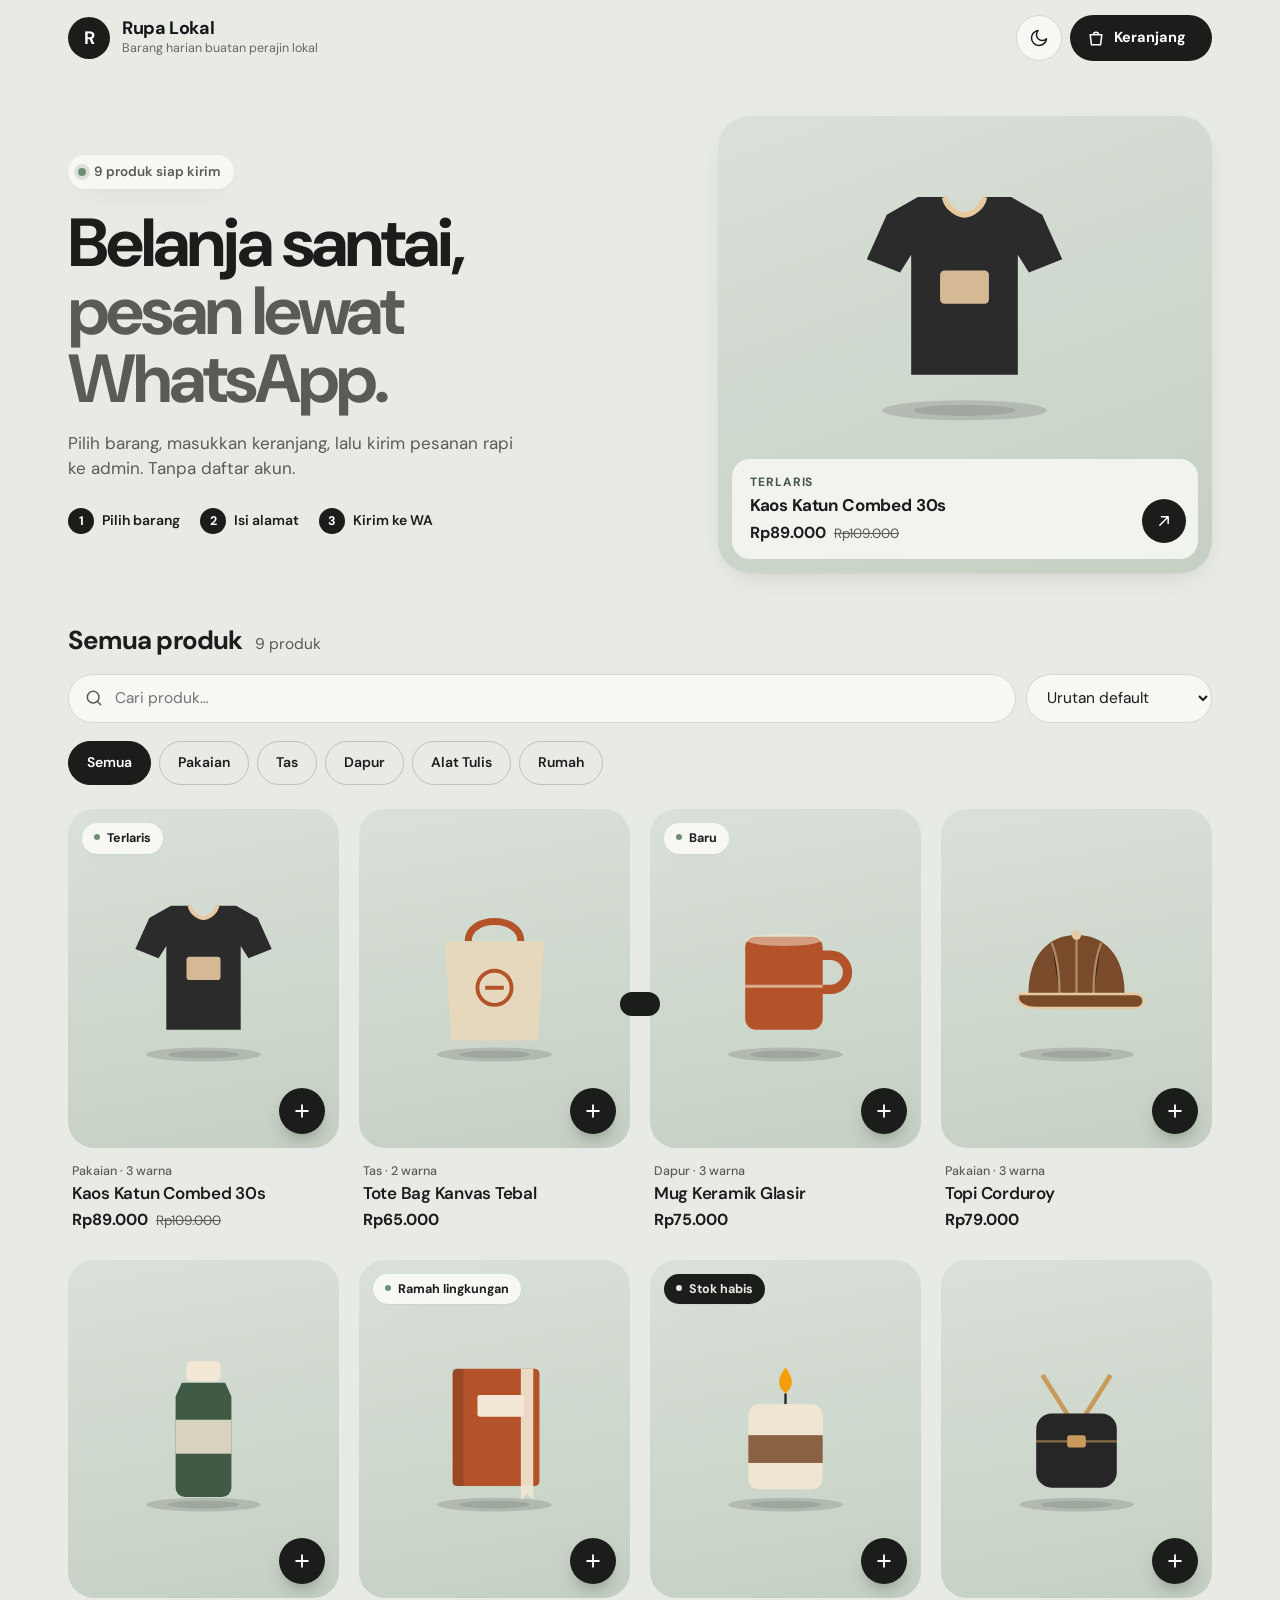
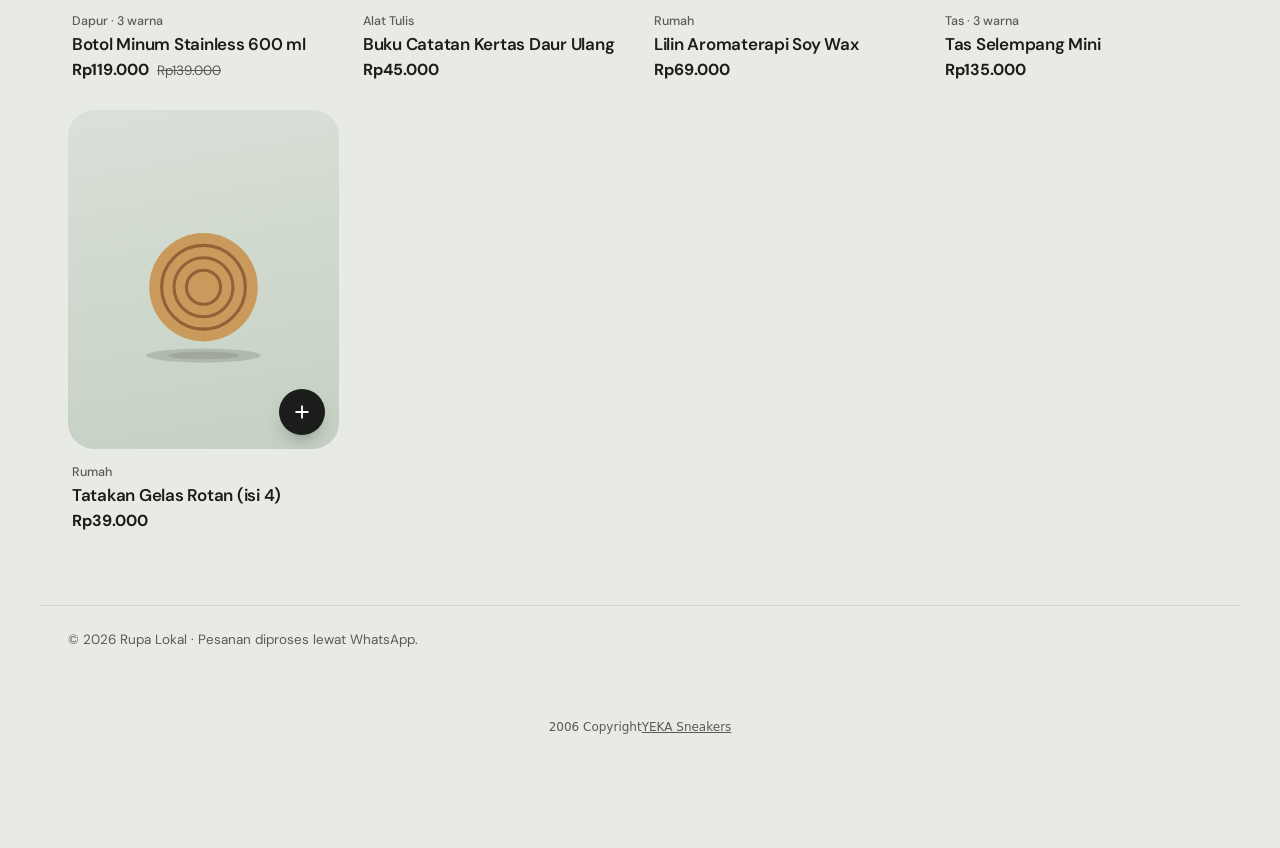
==== commit 7328f72e: "Update index.html" ====
--- a/index.html
+++ b/index.html
@@ -87,6 +87,6 @@
 
 <script src="produk.js"></script>
 <script src="app.js"></script>
-  <p class="kredit-maliki" style="margin:24px auto 112px;padding:0 16px;text-align:center;font:12px/1.5 system-ui,sans-serif;opacity:.7">Template oleh <a href="https://malikisaputra.biz.id" target="_blank" rel="noopener" style="color:inherit">@malikisaputra</a></p>
+  <p class="kredit-maliki" style="margin:24px auto 112px;padding:0 16px;text-align:center;font:12px/1.5 system-ui,sans-serif;opacity:.7">2006 Copyright<a href="#" target="_blank" rel="noopener" style="color:inherit">YEKA Sneakers</a></p>
 </body>
 </html>
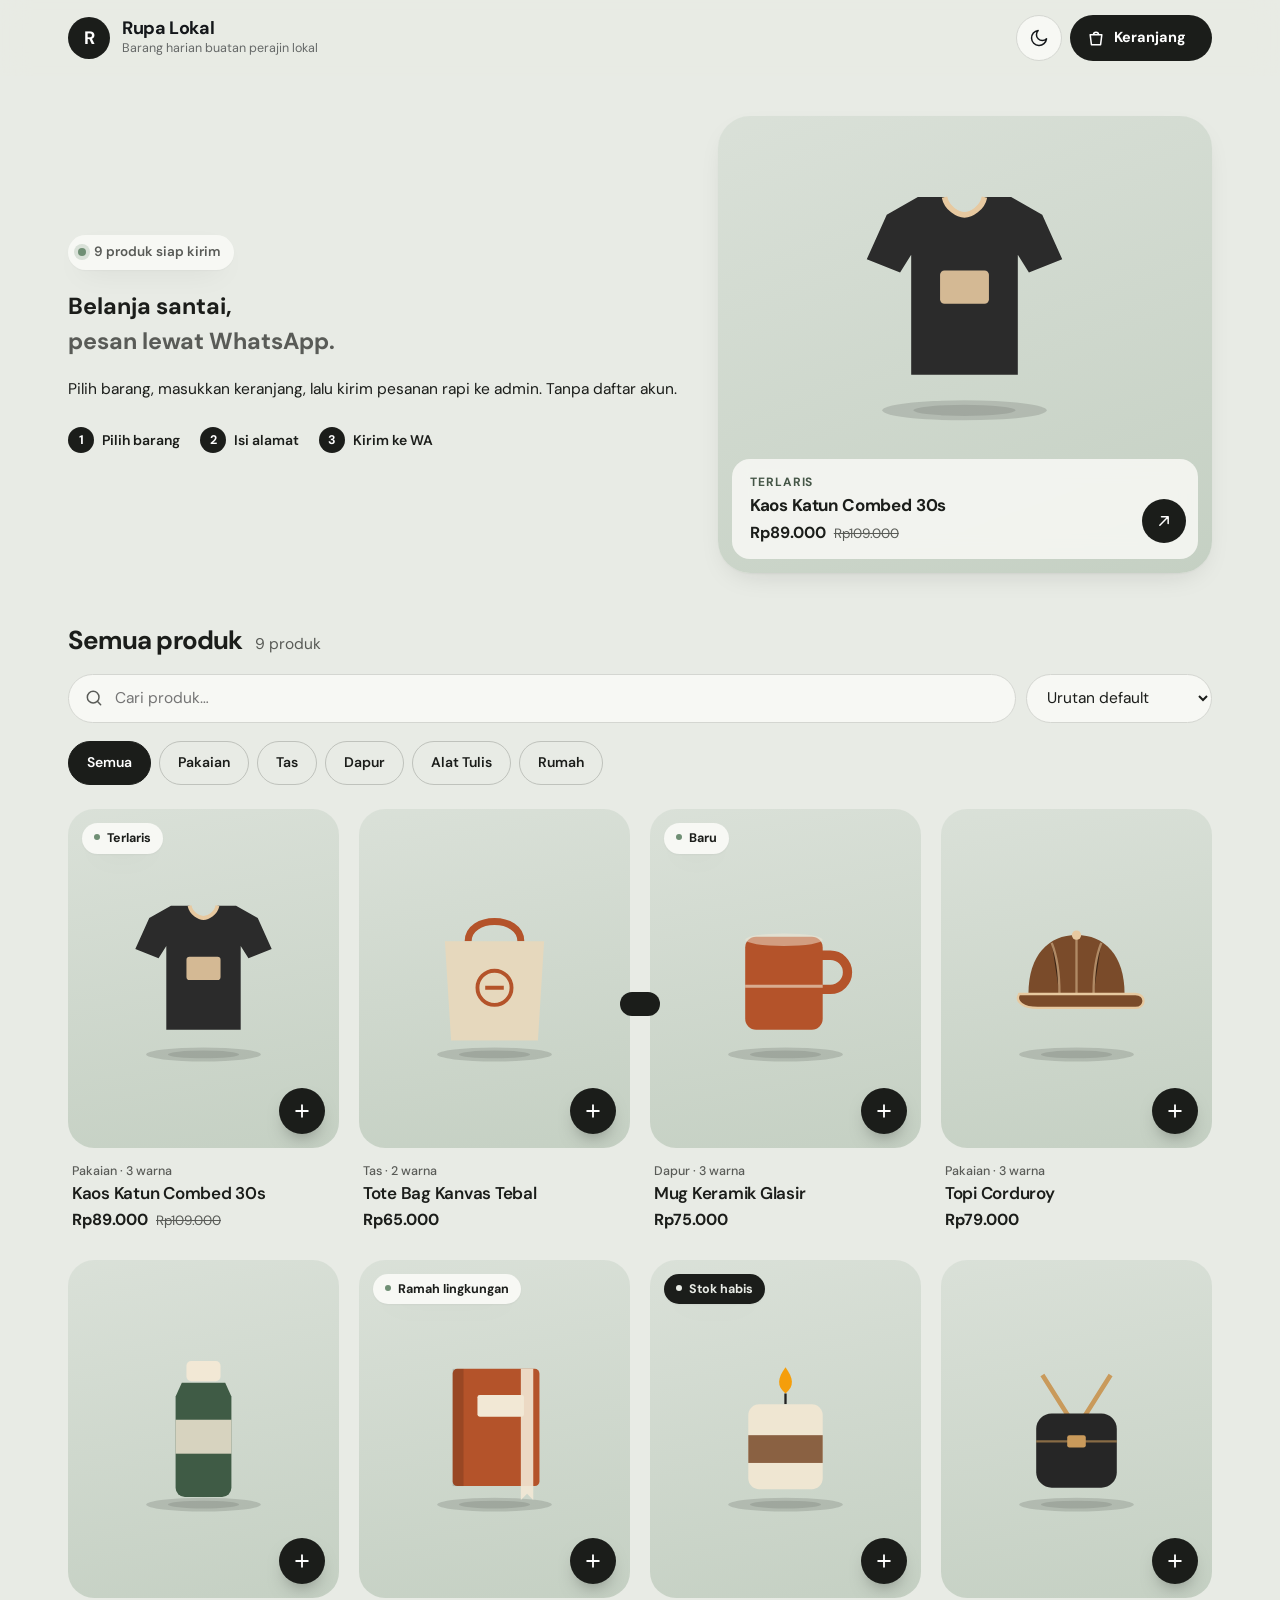
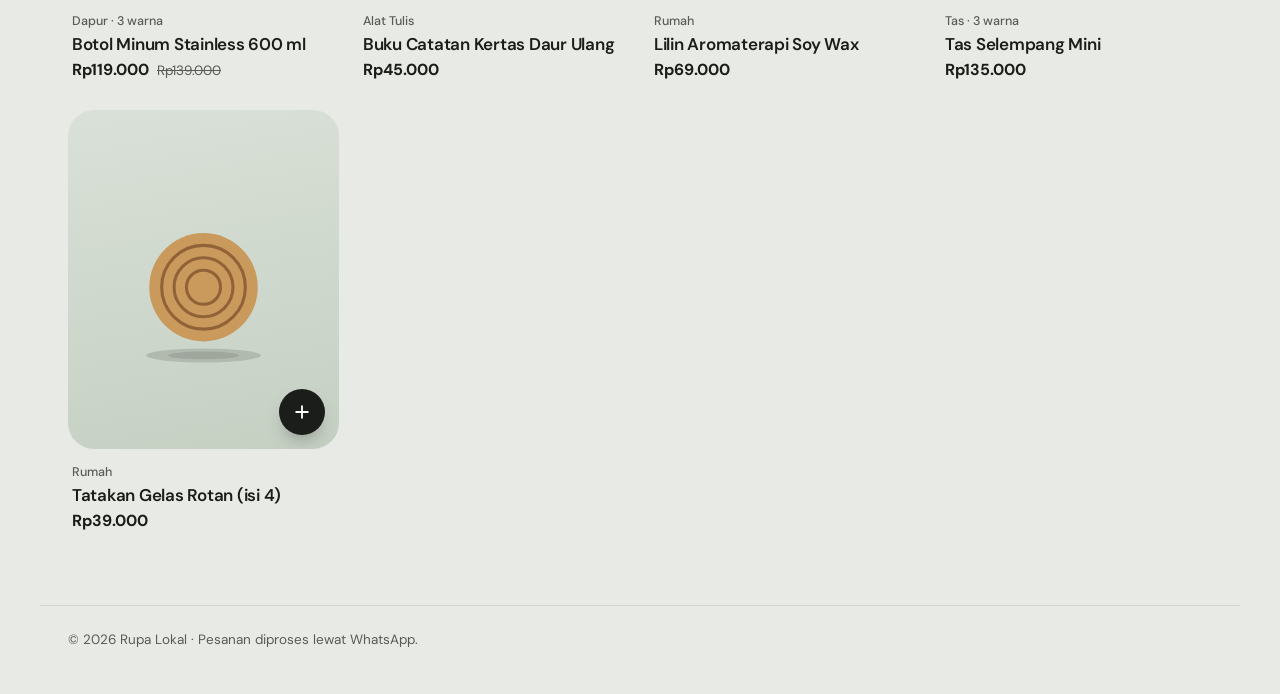
==== commit 0f06ecb9: "Update index.html" ====
--- a/index.html
+++ b/index.html
@@ -26,7 +26,7 @@
 <body>
 <header class="kepala">
   <div class="wadah kepala-isi">
-    <a href="#" class="merek"><span class="merek-ikon">R</span><span><b id="namaToko" data-tema-nama>Rupa Lokal</b><small id="slogan"></small></span></a>
+    <a href="#" class="merek"><span class="merek-ikon">YK</span><span><b id="namaToko" data-tema-nama>YEKA Sneakers</b><small id="slogan"></small></span></a>
     <div class="kepala-aksi">
       <button class="ikon-btn" id="btnTema" aria-label="Ganti mode gelap/terang"><svg viewBox="0 0 24 24"><path d="M21 13A9 9 0 1 1 11 3a7 7 0 0 0 10 10z"/></svg></button>
       <button class="keranjang-btn" id="btnKeranjang" aria-label="Buka keranjang"><svg viewBox="0 0 24 24"><path d="M5 8h14l-1.5 12h-11zM9 8a3 3 0 0 1 6 0"/></svg><span class="keranjang-teks">Keranjang</span><span class="hitung" id="hitungKeranjang" hidden>0</span></button>
@@ -38,7 +38,7 @@
   <section class="pembuka">
     <div class="pembuka-teks">
       <span class="pembuka-label"><i class="pembuka-titik"></i><span><span id="jumlahProduk">0</span> produk siap kirim</span></span>
-      <h1>Belanja santai,<br><em>pesan lewat WhatsApp.</em></h1>
+      <h2>Belanja santai,<br><em>pesan lewat WhatsApp.</em></h2
       <p>Pilih barang, masukkan keranjang, lalu kirim pesanan rapi ke admin. Tanpa daftar akun.</p>
       <ol class="langkah" aria-label="Cara pesan"><li><b>1</b>Pilih barang</li><li><b>2</b>Isi alamat</li><li><b>3</b>Kirim ke WA</li></ol>
     </div>
@@ -87,6 +87,6 @@
 
 <script src="produk.js"></script>
 <script src="app.js"></script>
-  <p class="kredit-maliki" style="margin:24px auto 112px;padding:0 16px;text-align:center;font:12px/1.5 system-ui,sans-serif;opacity:.7">2006 Copyright<a href="#" target="_blank" rel="noopener" style="color:inherit">YEKA Sneakers</a></p>
+  
 </body>
 </html>
